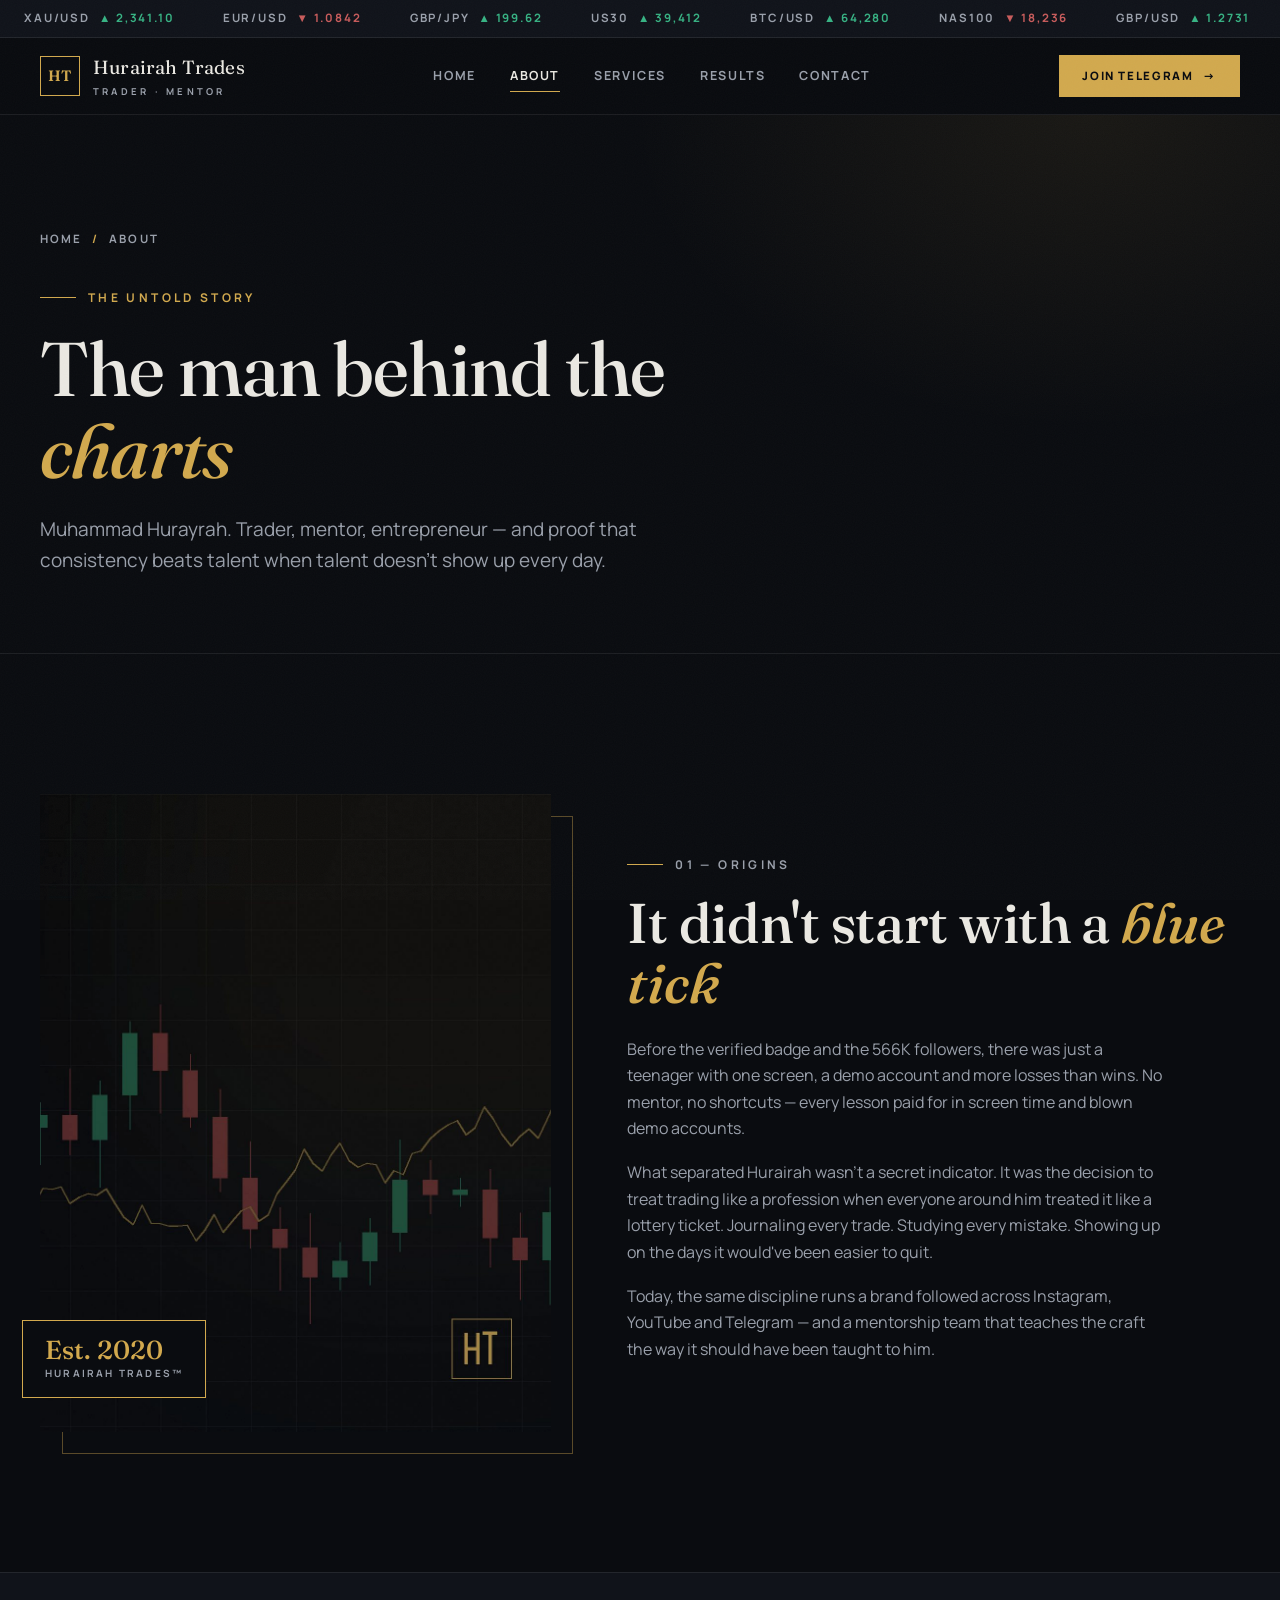
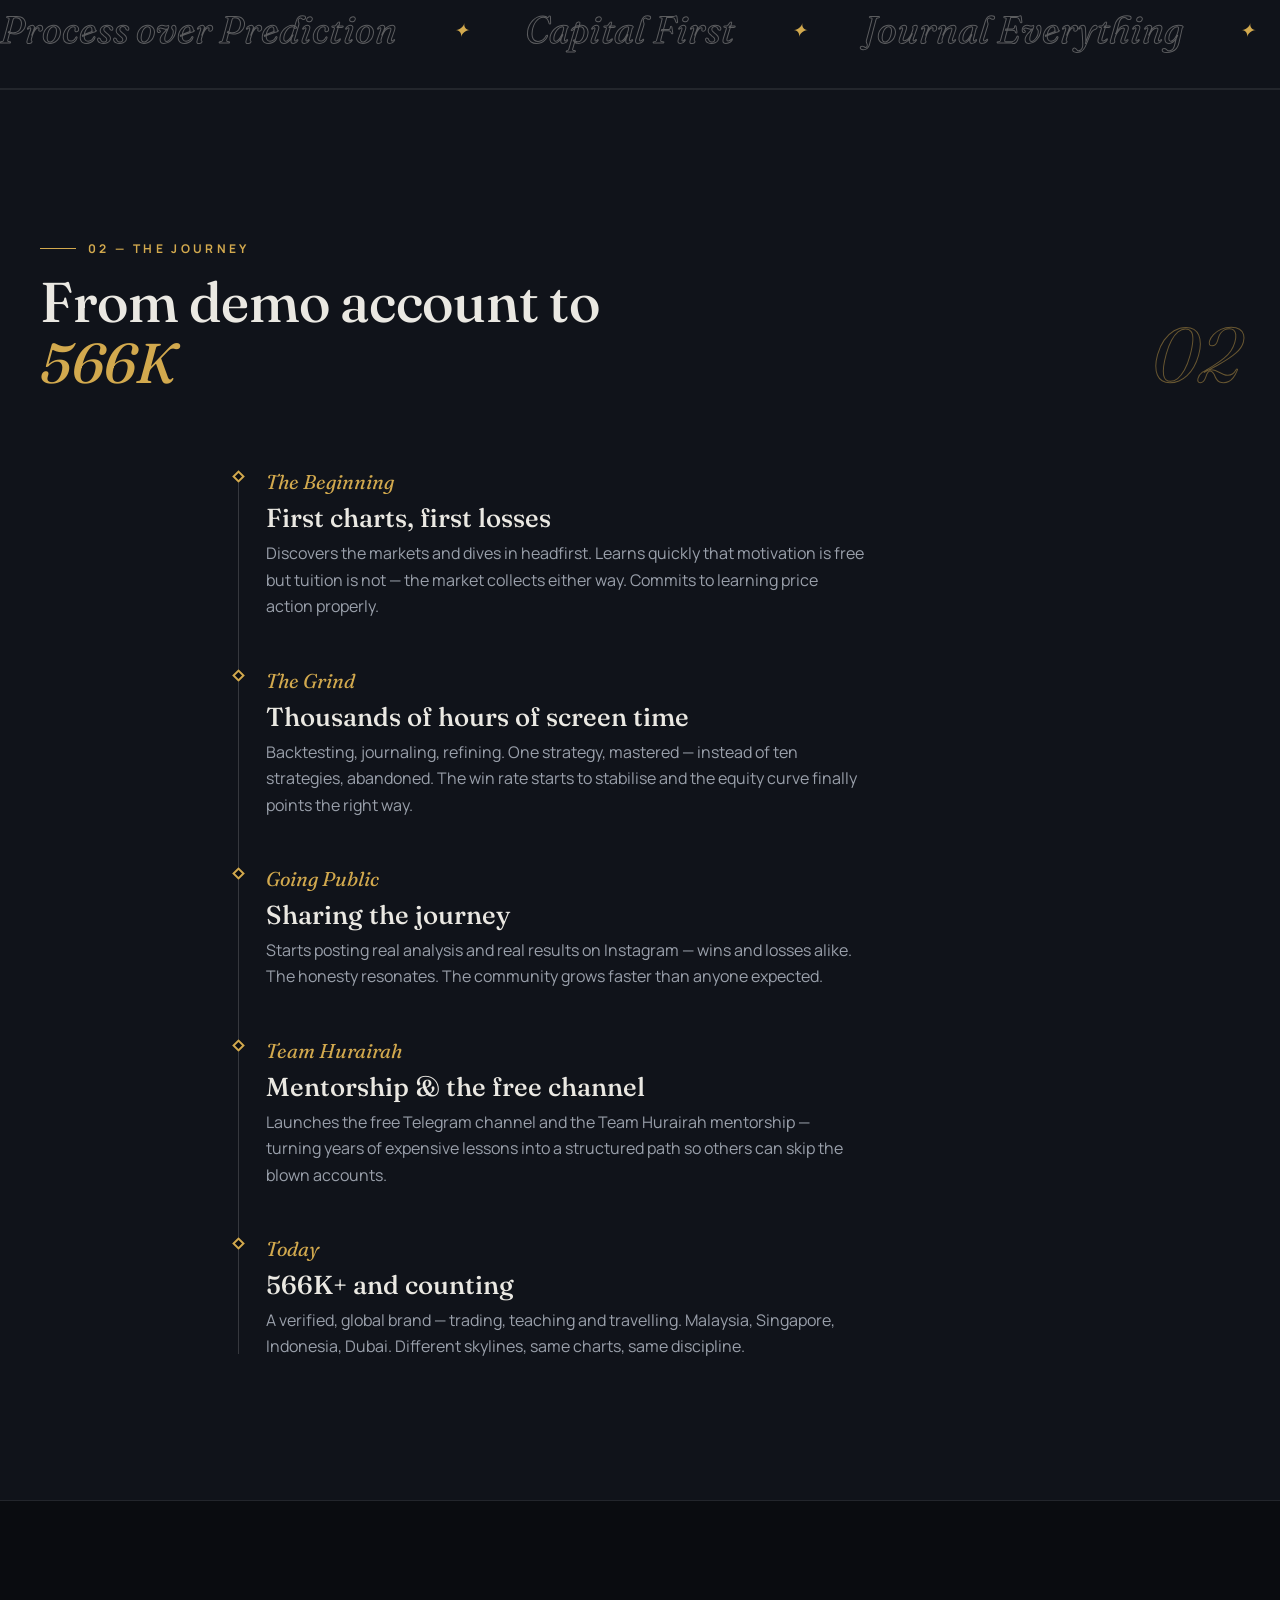
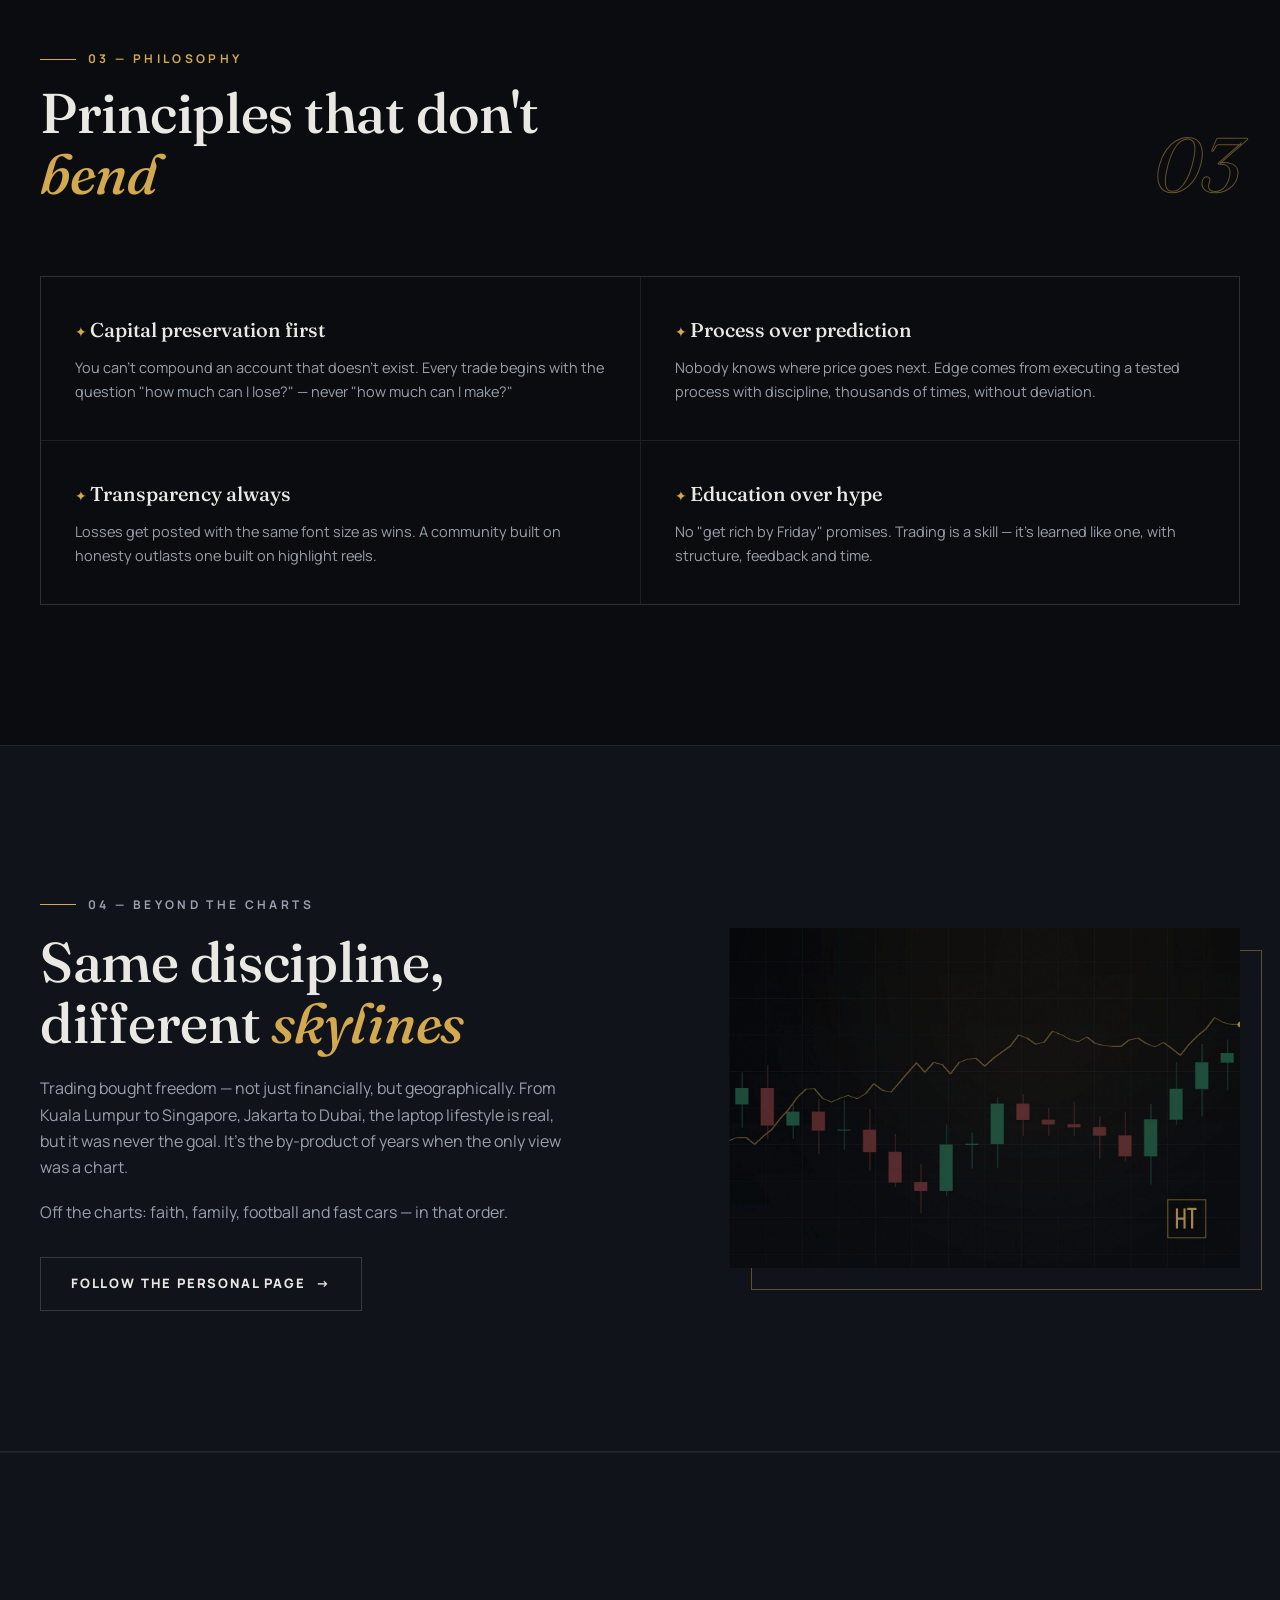
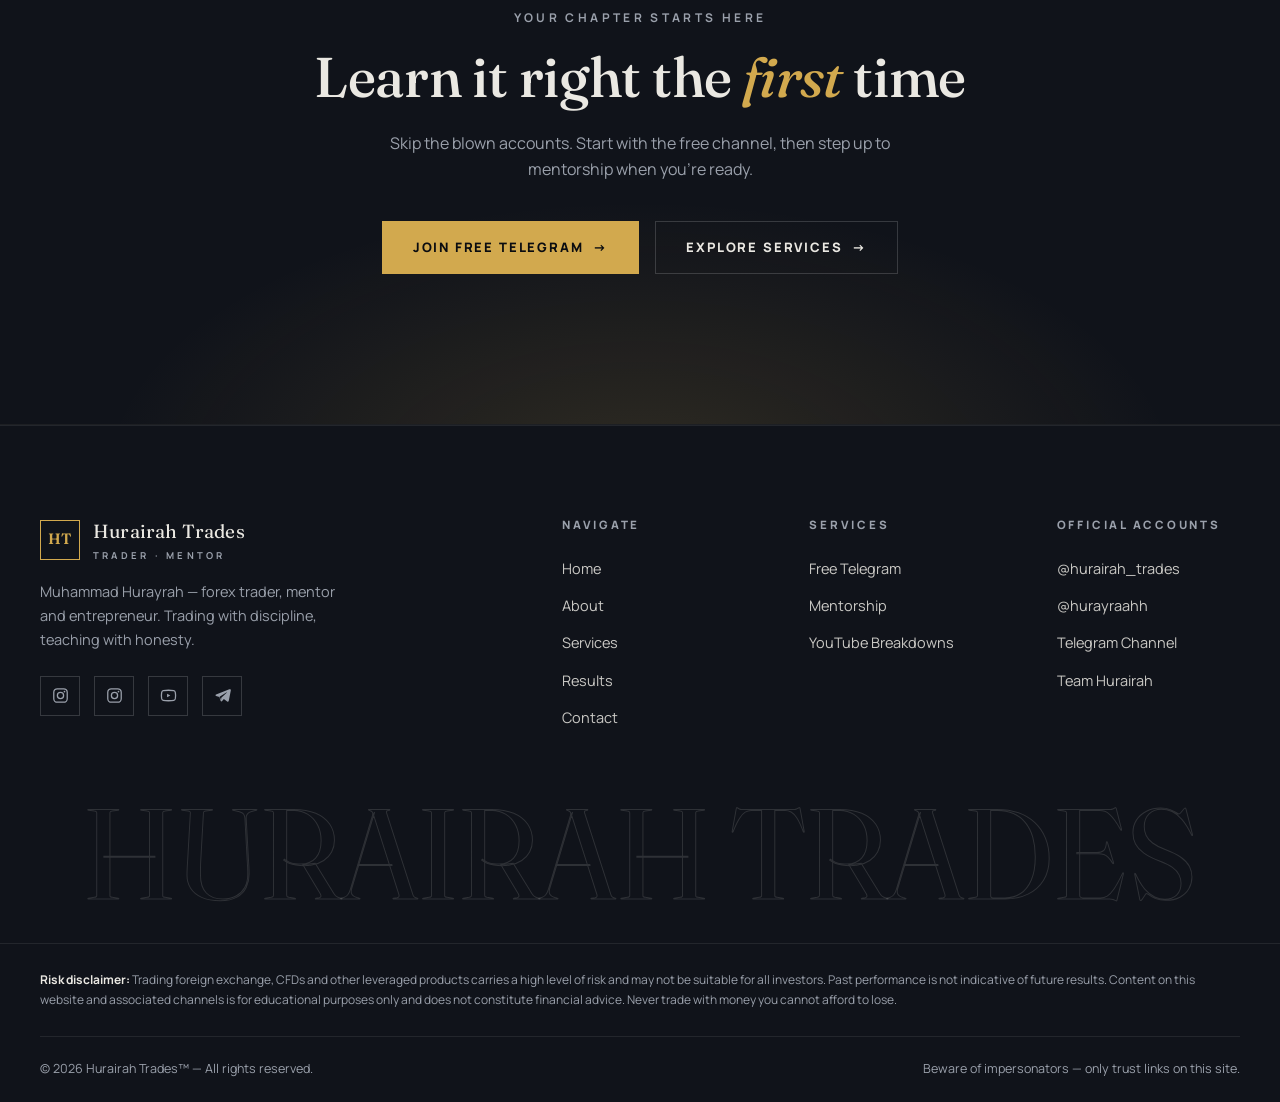
==== about.html @ ee398854 "Build Hurairah Trades website — 5-page professional site - Home, About, Services, Results, Contact p" ====
<!DOCTYPE html>
<html lang="en">
<head>
  <meta charset="UTF-8">
  <meta name="viewport" content="width=device-width, initial-scale=1.0">
  <title>About — Muhammad Hurayrah | Hurairah Trades</title>
  <meta name="description" content="The story of Muhammad Hurayrah — from one screen and an obsession with price action to a trading community of 566K+. Philosophy, journey and principles.">
  <link rel="icon" type="image/svg+xml" href="assets/img/favicon.svg">
  <link rel="preconnect" href="https://fonts.googleapis.com">
  <link rel="preconnect" href="https://fonts.gstatic.com" crossorigin>
  <link href="https://fonts.googleapis.com/css2?family=Fraunces:ital,opsz,wght@0,9..144,400;0,9..144,500;0,9..144,600;1,9..144,400;1,9..144,500&family=Manrope:wght@400;600;700;800&display=swap" rel="stylesheet">
  <link rel="stylesheet" href="assets/css/style.css">
</head>
<body>

  <div class="ticker" aria-hidden="true">
    <div class="ticker-track">
      <span class="ticker-item">XAU/USD <b class="up">▲ 2,341.10</b></span>
      <span class="ticker-item">EUR/USD <b class="down">▼ 1.0842</b></span>
      <span class="ticker-item">GBP/JPY <b class="up">▲ 199.62</b></span>
      <span class="ticker-item">US30 <b class="up">▲ 39,412</b></span>
      <span class="ticker-item">BTC/USD <b class="up">▲ 64,280</b></span>
      <span class="ticker-item">NAS100 <b class="down">▼ 18,236</b></span>
      <span class="ticker-item">GBP/USD <b class="up">▲ 1.2731</b></span>
      <span class="ticker-item">USD/JPY <b class="down">▼ 156.84</b></span>
    </div>
  </div>

  <header class="site-header">
    <div class="container header-inner">
      <a href="index.html" class="brand" aria-label="Hurairah Trades — home">
        <span class="brand-mark">HT</span>
        <span class="brand-name">Hurairah Trades<small>Trader · Mentor</small></span>
      </a>
      <nav class="main-nav" aria-label="Main navigation">
        <a href="index.html">Home</a>
        <a href="about.html">About</a>
        <a href="services.html">Services</a>
        <a href="results.html">Results</a>
        <a href="contact.html">Contact</a>
      </nav>
      <div class="header-cta">
        <a class="btn btn-solid" href="https://t.me/HurairahFreeTelegramChannel" target="_blank" rel="noopener">Join Telegram <span class="arr">→</span></a>
      </div>
      <button class="nav-toggle" aria-label="Toggle menu" aria-expanded="false">
        <span></span><span></span><span></span>
      </button>
    </div>
  </header>

  <main>
    <section class="page-hero">
      <div class="container">
        <nav class="crumbs" aria-label="Breadcrumb"><a href="index.html">Home</a><span class="sep">/</span><span>About</span></nav>
        <p class="kicker">The Untold Story</p>
        <h1>The man behind the <span class="accent">charts</span></h1>
        <p class="lead">Muhammad Hurayrah. Trader, mentor, entrepreneur — and proof that consistency beats talent when talent doesn't show up every day.</p>
      </div>
    </section>

    <section class="section">
      <div class="container split">
        <div class="photo-frame reveal">
          <img src="assets/img/photos/story.jpg" alt="Muhammad Hurayrah">
          <div class="frame-badge"><b>Est. 2020</b><span>Hurairah Trades™</span></div>
        </div>
        <div class="split-copy">
          <p class="kicker reveal">01 — Origins</p>
          <h2 class="reveal">It didn't start with a <span class="accent">blue tick</span></h2>
          <p class="reveal" data-delay="1">Before the verified badge and the 566K followers, there was just a teenager with one screen, a demo account and more losses than wins. No mentor, no shortcuts — every lesson paid for in screen time and blown demo accounts.</p>
          <p class="reveal" data-delay="1">What separated Hurairah wasn't a secret indicator. It was the decision to treat trading like a profession when everyone around him treated it like a lottery ticket. Journaling every trade. Studying every mistake. Showing up on the days it would've been easier to quit.</p>
          <p class="reveal" data-delay="2">Today, the same discipline runs a brand followed across Instagram, YouTube and Telegram — and a mentorship team that teaches the craft the way it should have been taught to him.</p>
        </div>
      </div>
    </section>

    <div class="word-band" aria-hidden="true">
      <div class="word-track">
        <span>Process over Prediction</span><span>Capital First</span><span>Journal Everything</span><span>No Shortcuts</span>
      </div>
    </div>

    <section class="section tinted">
      <div class="container">
        <div class="section-head">
          <div>
            <p class="kicker reveal">02 — The Journey</p>
            <h2 class="reveal">From demo account to <span class="accent">566K</span></h2>
          </div>
          <span class="idx reveal" aria-hidden="true">02</span>
        </div>
        <div class="timeline">
          <div class="tl-item reveal">
            <span class="tl-year">The Beginning</span>
            <h3>First charts, first losses</h3>
            <p>Discovers the markets and dives in headfirst. Learns quickly that motivation is free but tuition is not — the market collects either way. Commits to learning price action properly.</p>
          </div>
          <div class="tl-item reveal">
            <span class="tl-year">The Grind</span>
            <h3>Thousands of hours of screen time</h3>
            <p>Backtesting, journaling, refining. One strategy, mastered — instead of ten strategies, abandoned. The win rate starts to stabilise and the equity curve finally points the right way.</p>
          </div>
          <div class="tl-item reveal">
            <span class="tl-year">Going Public</span>
            <h3>Sharing the journey</h3>
            <p>Starts posting real analysis and real results on Instagram — wins and losses alike. The honesty resonates. The community grows faster than anyone expected.</p>
          </div>
          <div class="tl-item reveal">
            <span class="tl-year">Team Hurairah</span>
            <h3>Mentorship &amp; the free channel</h3>
            <p>Launches the free Telegram channel and the Team Hurairah mentorship — turning years of expensive lessons into a structured path so others can skip the blown accounts.</p>
          </div>
          <div class="tl-item reveal">
            <span class="tl-year">Today</span>
            <h3>566K+ and counting</h3>
            <p>A verified, global brand — trading, teaching and travelling. Malaysia, Singapore, Indonesia, Dubai. Different skylines, same charts, same discipline.</p>
          </div>
        </div>
      </div>
    </section>

    <section class="section">
      <div class="container">
        <div class="section-head">
          <div>
            <p class="kicker reveal">03 — Philosophy</p>
            <h2 class="reveal">Principles that don't <span class="accent">bend</span></h2>
          </div>
          <span class="idx reveal" aria-hidden="true">03</span>
        </div>
        <div class="principles">
          <div class="principle reveal"><b>Capital preservation first</b><p>You can't compound an account that doesn't exist. Every trade begins with the question "how much can I lose?" — never "how much can I make?"</p></div>
          <div class="principle reveal" data-delay="1"><b>Process over prediction</b><p>Nobody knows where price goes next. Edge comes from executing a tested process with discipline, thousands of times, without deviation.</p></div>
          <div class="principle reveal" data-delay="1"><b>Transparency always</b><p>Losses get posted with the same font size as wins. A community built on honesty outlasts one built on highlight reels.</p></div>
          <div class="principle reveal" data-delay="2"><b>Education over hype</b><p>No "get rich by Friday" promises. Trading is a skill — it's learned like one, with structure, feedback and time.</p></div>
        </div>
      </div>
    </section>

    <section class="section tinted">
      <div class="container split reverse">
        <div class="split-copy">
          <p class="kicker reveal">04 — Beyond the Charts</p>
          <h2 class="reveal">Same discipline, different <span class="accent">skylines</span></h2>
          <p class="reveal" data-delay="1">Trading bought freedom — not just financially, but geographically. From Kuala Lumpur to Singapore, Jakarta to Dubai, the laptop lifestyle is real, but it was never the goal. It's the by-product of years when the only view was a chart.</p>
          <p class="reveal" data-delay="1">Off the charts: faith, family, football and fast cars — in that order.</p>
          <a class="btn btn-ghost reveal" data-delay="2" href="https://www.instagram.com/hurayraahh" target="_blank" rel="noopener">Follow the personal page <span class="arr">→</span></a>
        </div>
        <div class="photo-frame landscape reveal">
          <img src="assets/img/photos/desk.jpg" alt="Life beyond the charts">
        </div>
      </div>
    </section>

    <section class="cta-band">
      <div class="container">
        <p class="kicker reveal">Your chapter starts here</p>
        <h2 class="reveal">Learn it right the <span class="accent">first</span> time</h2>
        <p class="reveal" data-delay="1">Skip the blown accounts. Start with the free channel, then step up to mentorship when you're ready.</p>
        <div class="hero-actions reveal" data-delay="2">
          <a class="btn btn-solid" href="https://t.me/HurairahFreeTelegramChannel" target="_blank" rel="noopener">Join Free Telegram <span class="arr">→</span></a>
          <a class="btn btn-ghost" href="services.html">Explore Services <span class="arr">→</span></a>
        </div>
      </div>
    </section>
  </main>

  <footer class="site-footer">
    <div class="container footer-top">
      <div class="footer-brand">
        <a href="index.html" class="brand">
          <span class="brand-mark">HT</span>
          <span class="brand-name">Hurairah Trades<small>Trader · Mentor</small></span>
        </a>
        <p>Muhammad Hurayrah — forex trader, mentor and entrepreneur. Trading with discipline, teaching with honesty.</p>
        <div class="footer-social">
          <a href="https://www.instagram.com/hurairah_trades" target="_blank" rel="noopener" aria-label="Instagram — hurairah_trades"><svg viewBox="0 0 24 24" fill="none" stroke="currentColor" stroke-width="1.8"><rect x="2.5" y="2.5" width="19" height="19" rx="5"/><circle cx="12" cy="12" r="4.4"/><circle cx="17.6" cy="6.4" r="1.2" fill="currentColor" stroke="none"/></svg></a>
          <a href="https://www.instagram.com/hurayraahh" target="_blank" rel="noopener" aria-label="Instagram — hurayraahh"><svg viewBox="0 0 24 24" fill="none" stroke="currentColor" stroke-width="1.8"><rect x="2.5" y="2.5" width="19" height="19" rx="5"/><circle cx="12" cy="12" r="4.4"/><circle cx="17.6" cy="6.4" r="1.2" fill="currentColor" stroke="none"/></svg></a>
          <a href="https://www.youtube.com/@hurairah_trades" target="_blank" rel="noopener" aria-label="YouTube"><svg viewBox="0 0 24 24" fill="none" stroke="currentColor" stroke-width="1.8"><path d="M21.5 7.2a3 3 0 0 0-2.1-2.1C17.5 4.6 12 4.6 12 4.6s-5.5 0-7.4.5A3 3 0 0 0 2.5 7.2 31 31 0 0 0 2 12a31 31 0 0 0 .5 4.8 3 3 0 0 0 2.1 2.1c1.9.5 7.4.5 7.4.5s5.5 0 7.4-.5a3 3 0 0 0 2.1-2.1A31 31 0 0 0 22 12a31 31 0 0 0-.5-4.8Z"/><path d="M10 9.4v5.2l4.6-2.6L10 9.4Z" fill="currentColor" stroke="none"/></svg></a>
          <a href="https://t.me/HurairahFreeTelegramChannel" target="_blank" rel="noopener" aria-label="Telegram"><svg viewBox="0 0 24 24" fill="none"><path d="M21.7 3.3 2.9 10.6c-1 .4-1 1.8.1 2.1l4.6 1.4 1.7 5.4c.3 1 1.6 1.2 2.2.4l2.4-2.9 4.7 3.5c.8.6 2 .1 2.2-.9l3-14.9c.2-1.1-.9-2-2.1-1.4ZM7.9 13.7l9.5-6.1c.4-.3.9.3.5.6l-7.6 7-.3 3-2.1-4.5Z" fill="currentColor"/></svg></a>
        </div>
      </div>
      <div class="footer-col">
        <h4>Navigate</h4>
        <ul>
          <li><a href="index.html">Home</a></li>
          <li><a href="about.html">About</a></li>
          <li><a href="services.html">Services</a></li>
          <li><a href="results.html">Results</a></li>
          <li><a href="contact.html">Contact</a></li>
        </ul>
      </div>
      <div class="footer-col">
        <h4>Services</h4>
        <ul>
          <li><a href="https://t.me/HurairahFreeTelegramChannel" target="_blank" rel="noopener">Free Telegram</a></li>
          <li><a href="https://t.me/Team_Hurairah" target="_blank" rel="noopener">Mentorship</a></li>
          <li><a href="https://www.youtube.com/@hurairah_trades" target="_blank" rel="noopener">YouTube Breakdowns</a></li>
        </ul>
      </div>
      <div class="footer-col">
        <h4>Official Accounts</h4>
        <ul>
          <li><a href="https://www.instagram.com/hurairah_trades" target="_blank" rel="noopener">@hurairah_trades</a></li>
          <li><a href="https://www.instagram.com/hurayraahh" target="_blank" rel="noopener">@hurayraahh</a></li>
          <li><a href="https://t.me/HurairahFreeTelegramChannel" target="_blank" rel="noopener">Telegram Channel</a></li>
          <li><a href="https://t.me/Team_Hurairah" target="_blank" rel="noopener">Team Hurairah</a></li>
        </ul>
      </div>
    </div>
    <div class="footer-word" aria-hidden="true">HURAIRAH&nbsp;TRADES</div>
    <div class="disclaimer">
      <div class="container">
        <strong>Risk disclaimer:</strong> Trading foreign exchange, CFDs and other leveraged products carries a high level of risk and may not be suitable for all investors. Past performance is not indicative of future results. Content on this website and associated channels is for educational purposes only and does not constitute financial advice. Never trade with money you cannot afford to lose.
      </div>
    </div>
    <div class="footer-bottom container">
      <span>© <span data-year>2026</span> Hurairah Trades™ — All rights reserved.</span>
      <span>Beware of impersonators — only trust links on this site.</span>
    </div>
  </footer>

  <script src="assets/js/main.js"></script>
</body>
</html>
---- assets/css/style.css ----
/* ============================================================
   HURAIRAH TRADES — style.css
   Editorial dark theme · Fraunces + Manrope · champagne gold
   ============================================================ */

:root {
  --ink: #0a0c10;
  --ink-2: #10131a;
  --ink-3: #161a23;
  --line: rgba(255, 255, 255, 0.08);
  --line-strong: rgba(255, 255, 255, 0.16);
  --text: #eae8e2;
  --muted: #9aa0ab;
  --gold: #d2a94e;
  --gold-bright: #e6c06f;
  --gold-soft: rgba(210, 169, 78, 0.12);
  --green: #37b384;
  --red: #c95c5c;
  --font-display: "Fraunces", Georgia, serif;
  --font-body: "Manrope", -apple-system, BlinkMacSystemFont, "Segoe UI", sans-serif;
  --ease: cubic-bezier(0.22, 1, 0.36, 1);
  --container: 1200px;
}

/* ---------- Reset ---------- */
*, *::before, *::after { box-sizing: border-box; margin: 0; padding: 0; }
html { scroll-behavior: smooth; }
body {
  font-family: var(--font-body);
  background: var(--ink);
  color: var(--text);
  line-height: 1.65;
  font-size: 16px;
  -webkit-font-smoothing: antialiased;
  overflow-x: hidden;
}
img { display: block; max-width: 100%; }
a { color: inherit; text-decoration: none; }
ul { list-style: none; }
button { font: inherit; color: inherit; background: none; border: none; cursor: pointer; }

::selection { background: var(--gold); color: var(--ink); }

/* film grain overlay */
body::after {
  content: "";
  position: fixed;
  inset: 0;
  pointer-events: none;
  z-index: 9999;
  opacity: 0.05;
  background-image: url("data:image/svg+xml,%3Csvg xmlns='http://www.w3.org/2000/svg' width='140' height='140'%3E%3Cfilter id='n'%3E%3CfeTurbulence type='fractalNoise' baseFrequency='0.9' numOctaves='2'/%3E%3C/filter%3E%3Crect width='140' height='140' filter='url(%23n)' opacity='0.55'/%3E%3C/svg%3E");
}

.container {
  width: min(var(--container), calc(100% - 48px));
  margin-inline: auto;
}

/* ---------- Type helpers ---------- */
.kicker {
  display: inline-flex;
  align-items: center;
  gap: 12px;
  font-size: 12px;
  font-weight: 700;
  letter-spacing: 0.28em;
  text-transform: uppercase;
  color: var(--gold);
}
.kicker::before {
  content: "";
  width: 36px;
  height: 1px;
  background: var(--gold);
}
h1, h2, h3 { font-family: var(--font-display); font-weight: 500; line-height: 1.08; }
h1 { font-size: clamp(44px, 7.2vw, 96px); letter-spacing: -0.01em; }
h2 { font-size: clamp(32px, 4.6vw, 56px); letter-spacing: -0.005em; }
h3 { font-size: clamp(20px, 2.4vw, 26px); }
.accent { color: var(--gold); font-style: italic; }
.lead { font-size: clamp(16px, 1.6vw, 19px); color: var(--muted); max-width: 56ch; }

/* section scaffolding */
.section { padding: clamp(80px, 11vw, 140px) 0; position: relative; }
.section.tinted { background: var(--ink-2); border-block: 1px solid var(--line); }
.section-head {
  display: flex;
  align-items: flex-end;
  justify-content: space-between;
  gap: 32px;
  margin-bottom: clamp(40px, 6vw, 72px);
}
.section-head .idx {
  font-family: var(--font-display);
  font-style: italic;
  font-size: clamp(48px, 6vw, 80px);
  color: transparent;
  -webkit-text-stroke: 1px rgba(210, 169, 78, 0.45);
  line-height: 1;
  flex-shrink: 0;
}
.section-head h2 { margin-top: 14px; max-width: 16ch; }

/* ---------- Buttons ---------- */
.btn {
  display: inline-flex;
  align-items: center;
  gap: 10px;
  padding: 15px 30px;
  font-size: 13px;
  font-weight: 800;
  letter-spacing: 0.14em;
  text-transform: uppercase;
  border: 1px solid var(--gold);
  transition: all 0.35s var(--ease);
  position: relative;
  white-space: nowrap;
}
.btn .arr { transition: transform 0.35s var(--ease); }
.btn:hover .arr { transform: translateX(5px); }
.btn-solid { background: var(--gold); color: var(--ink); }
.btn-solid:hover { background: var(--gold-bright); border-color: var(--gold-bright); box-shadow: 0 8px 32px rgba(210, 169, 78, 0.25); }
.btn-ghost { color: var(--text); border-color: var(--line-strong); }
.btn-ghost:hover { border-color: var(--gold); color: var(--gold); }

/* ---------- Ticker bar ---------- */
.ticker {
  border-bottom: 1px solid var(--line);
  background: var(--ink-2);
  overflow: hidden;
  height: 38px;
  display: flex;
  align-items: center;
  position: relative;
  z-index: 60;
}
.ticker-track {
  display: flex;
  gap: 48px;
  white-space: nowrap;
  animation: ticker 36s linear infinite;
  padding-left: 24px;
}
.ticker:hover .ticker-track { animation-play-state: paused; }
.ticker-item {
  font-size: 11.5px;
  font-weight: 700;
  letter-spacing: 0.16em;
  text-transform: uppercase;
  color: var(--muted);
  display: inline-flex;
  gap: 9px;
  align-items: center;
}
.ticker-item .up { color: var(--green); }
.ticker-item .down { color: var(--red); }
@keyframes ticker {
  from { transform: translateX(0); }
  to { transform: translateX(-50%); }
}

/* ---------- Header ---------- */
.site-header {
  position: sticky;
  top: 0;
  z-index: 100;
  background: rgba(10, 12, 16, 0.72);
  backdrop-filter: blur(14px);
  -webkit-backdrop-filter: blur(14px);
  border-bottom: 1px solid var(--line);
  transition: box-shadow 0.3s;
}
.site-header.scrolled { box-shadow: 0 12px 40px rgba(0, 0, 0, 0.45); }
.header-inner {
  display: flex;
  align-items: center;
  justify-content: space-between;
  height: 76px;
  gap: 24px;
}
.brand { display: flex; align-items: center; gap: 13px; }
.brand-mark {
  width: 40px;
  height: 40px;
  border: 1.5px solid var(--gold);
  display: grid;
  place-items: center;
  font-family: var(--font-display);
  font-weight: 600;
  font-size: 15px;
  color: var(--gold);
  letter-spacing: 0.02em;
  flex-shrink: 0;
}
.brand-name {
  font-family: var(--font-display);
  font-size: 19px;
  letter-spacing: 0.01em;
}
.brand-name small {
  display: block;
  font-family: var(--font-body);
  font-size: 9.5px;
  font-weight: 700;
  letter-spacing: 0.34em;
  text-transform: uppercase;
  color: var(--muted);
  margin-top: 1px;
}
.main-nav { display: flex; align-items: center; gap: 34px; }
.main-nav a {
  font-size: 12.5px;
  font-weight: 700;
  letter-spacing: 0.13em;
  text-transform: uppercase;
  color: var(--muted);
  padding: 6px 0;
  position: relative;
  transition: color 0.25s;
}
.main-nav a::after {
  content: "";
  position: absolute;
  left: 0;
  bottom: 0;
  width: 100%;
  height: 1px;
  background: var(--gold);
  transform: scaleX(0);
  transform-origin: right;
  transition: transform 0.35s var(--ease);
}
.main-nav a:hover, .main-nav a.active { color: var(--text); }
.main-nav a:hover::after, .main-nav a.active::after { transform: scaleX(1); transform-origin: left; }
.header-cta { flex-shrink: 0; }
.header-cta .btn { padding: 11px 22px; font-size: 11.5px; }

/* burger */
.nav-toggle { display: none; width: 44px; height: 44px; position: relative; z-index: 130; }
.nav-toggle span {
  display: block;
  width: 24px;
  height: 2px;
  background: var(--text);
  margin: 5px auto;
  transition: 0.35s var(--ease);
}
.nav-toggle.open span:nth-child(1) { transform: translateY(7px) rotate(45deg); }
.nav-toggle.open span:nth-child(2) { opacity: 0; }
.nav-toggle.open span:nth-child(3) { transform: translateY(-7px) rotate(-45deg); }

/* ---------- Hero (home) ---------- */
.hero {
  position: relative;
  min-height: calc(100svh - 114px);
  display: flex;
  align-items: center;
  isolation: isolate;
  overflow: hidden;
}
.hero-bg {
  position: absolute;
  inset: 0;
  z-index: -2;
  background-image: url("../img/photos/hero.jpg");
  background-size: cover;
  background-position: center;
  animation: heroIn 2.2s var(--ease) both;
}
@keyframes heroIn {
  from { transform: scale(1.07); filter: brightness(0.6); }
  to { transform: scale(1); filter: brightness(1); }
}
.hero::before {
  content: "";
  position: absolute;
  inset: 0;
  z-index: -1;
  background:
    linear-gradient(90deg, rgba(10, 12, 16, 0.92) 0%, rgba(10, 12, 16, 0.62) 48%, rgba(10, 12, 16, 0.25) 100%),
    linear-gradient(0deg, var(--ink) 0%, transparent 32%);
}
.hero-inner { padding: clamp(64px, 9vw, 110px) 0; }
.hero .kicker { margin-bottom: 24px; }
.hero h1 { max-width: 13ch; margin-bottom: 26px; }
.hero .lead { margin-bottom: 40px; }
.hero-actions { display: flex; gap: 16px; flex-wrap: wrap; }
.hero-quote {
  margin-top: clamp(40px, 6vw, 64px);
  padding-left: 20px;
  border-left: 1px solid var(--gold);
  max-width: 46ch;
  font-family: var(--font-display);
  font-style: italic;
  font-size: 17px;
  color: var(--muted);
}

/* social rail */
.social-rail {
  position: absolute;
  right: 34px;
  bottom: 40px;
  display: flex;
  flex-direction: column;
  gap: 18px;
  align-items: center;
  z-index: 5;
}
.social-rail::before {
  content: "";
  width: 1px;
  height: 56px;
  background: var(--line-strong);
}
.social-rail a { color: var(--muted); transition: color 0.25s, transform 0.25s; }
.social-rail a:hover { color: var(--gold); transform: translateY(-3px); }
.social-rail svg { width: 18px; height: 18px; }

/* hero stats strip */
.stats-strip { border-block: 1px solid var(--line); background: var(--ink-2); }
.stats-grid { display: grid; grid-template-columns: repeat(4, 1fr); }
.stat {
  padding: 34px 28px;
  border-right: 1px solid var(--line);
  display: flex;
  flex-direction: column;
  gap: 4px;
}
.stat:last-child { border-right: 0; }
.stat b {
  font-family: var(--font-display);
  font-weight: 500;
  font-size: clamp(28px, 3.4vw, 42px);
  color: var(--text);
  line-height: 1.1;
}
.stat b .plus { color: var(--gold); }
.stat span {
  font-size: 11px;
  font-weight: 700;
  letter-spacing: 0.22em;
  text-transform: uppercase;
  color: var(--muted);
}

/* ---------- About preview / split layouts ---------- */
.split {
  display: grid;
  grid-template-columns: minmax(0, 5fr) minmax(0, 6fr);
  gap: clamp(40px, 6vw, 88px);
  align-items: center;
}
.split.reverse { grid-template-columns: minmax(0, 6fr) minmax(0, 5fr); }

.photo-frame { position: relative; }
.photo-frame::before {
  content: "";
  position: absolute;
  inset: 22px -22px -22px 22px;
  border: 1px solid rgba(210, 169, 78, 0.4);
  z-index: 0;
  transition: inset 0.5s var(--ease);
}
.photo-frame:hover::before { inset: 14px -14px -14px 14px; }
.photo-frame img {
  position: relative;
  z-index: 1;
  width: 100%;
  aspect-ratio: 4 / 5;
  object-fit: cover;
  filter: saturate(0.92) contrast(1.04);
}
.photo-frame.landscape img { aspect-ratio: 3 / 2; }
.frame-badge {
  position: absolute;
  z-index: 2;
  left: -18px;
  bottom: 34px;
  background: var(--ink);
  border: 1px solid var(--gold);
  padding: 16px 22px;
  display: flex;
  flex-direction: column;
  gap: 2px;
}
.frame-badge b { font-family: var(--font-display); font-size: 26px; font-weight: 500; color: var(--gold); line-height: 1; }
.frame-badge span { font-size: 10px; font-weight: 700; letter-spacing: 0.22em; text-transform: uppercase; color: var(--muted); }

.split-copy .kicker { margin-bottom: 18px; }
.split-copy h2 { margin-bottom: 22px; }
.split-copy p { color: var(--muted); margin-bottom: 18px; max-width: 54ch; }
.split-copy .btn { margin-top: 14px; }

.checklist { margin: 26px 0 10px; display: grid; gap: 13px; }
.checklist li { display: flex; gap: 14px; align-items: flex-start; color: var(--text); font-weight: 600; font-size: 15px; }
.checklist li::before {
  content: "";
  flex-shrink: 0;
  width: 7px;
  height: 7px;
  background: var(--gold);
  transform: rotate(45deg);
  margin-top: 8px;
}

/* ---------- Services cards ---------- */
.cards { display: grid; grid-template-columns: repeat(3, 1fr); gap: 1px; background: var(--line); border: 1px solid var(--line); }
.card {
  background: var(--ink);
  padding: clamp(30px, 3.4vw, 46px);
  position: relative;
  display: flex;
  flex-direction: column;
  gap: 18px;
  transition: background 0.4s;
  overflow: hidden;
}
.card::before {
  content: "";
  position: absolute;
  top: 0;
  left: 0;
  width: 100%;
  height: 2px;
  background: var(--gold);
  transform: scaleX(0);
  transform-origin: left;
  transition: transform 0.5s var(--ease);
}
.card:hover { background: var(--ink-3); }
.card:hover::before { transform: scaleX(1); }
.card .num {
  font-family: var(--font-display);
  font-style: italic;
  font-size: 42px;
  color: transparent;
  -webkit-text-stroke: 1px rgba(210, 169, 78, 0.5);
  line-height: 1;
}
.card h3 { margin-top: 4px; }
.card p { color: var(--muted); font-size: 15px; flex-grow: 1; }
.card .card-link {
  font-size: 12px;
  font-weight: 800;
  letter-spacing: 0.16em;
  text-transform: uppercase;
  color: var(--gold);
  display: inline-flex;
  gap: 8px;
  align-items: center;
}
.card .card-link .arr { transition: transform 0.3s var(--ease); }
.card:hover .card-link .arr { transform: translateX(5px); }
.card ul { display: grid; gap: 9px; }
.card ul li { color: var(--muted); font-size: 14.5px; display: flex; gap: 10px; }
.card ul li::before { content: "—"; color: var(--gold); }
.card .price { font-family: var(--font-display); font-size: 30px; color: var(--text); }
.card .price small { font-family: var(--font-body); font-size: 12px; color: var(--muted); letter-spacing: 0.1em; }
.card.featured { outline: 1px solid var(--gold); outline-offset: -1px; }
.card .flag {
  position: absolute;
  top: 18px;
  right: -34px;
  background: var(--gold);
  color: var(--ink);
  font-size: 10px;
  font-weight: 800;
  letter-spacing: 0.18em;
  text-transform: uppercase;
  padding: 5px 40px;
  transform: rotate(45deg);
}

/* ---------- Word marquee band ---------- */
.word-band {
  border-block: 1px solid var(--line);
  padding: 26px 0;
  overflow: hidden;
  background: var(--ink-2);
}
.word-track {
  display: flex;
  gap: 56px;
  white-space: nowrap;
  animation: ticker 30s linear infinite;
}
.word-track span {
  font-family: var(--font-display);
  font-style: italic;
  font-size: clamp(24px, 3vw, 38px);
  color: transparent;
  -webkit-text-stroke: 1px rgba(234, 232, 226, 0.35);
  display: inline-flex;
  align-items: center;
  gap: 56px;
}
.word-track span::after { content: "✦"; -webkit-text-stroke: 0; color: var(--gold); font-size: 0.5em; }

/* ---------- Results gallery ---------- */
.gallery { display: grid; grid-template-columns: repeat(3, 1fr); gap: 22px; }
.shot {
  position: relative;
  overflow: hidden;
  border: 1px solid var(--line);
  aspect-ratio: 4 / 5;
}
.shot img {
  width: 100%;
  height: 100%;
  object-fit: cover;
  transition: transform 0.7s var(--ease), filter 0.7s;
  filter: saturate(0.92);
}
.shot:hover img { transform: scale(1.05); filter: saturate(1.05); }
.shot figcaption {
  position: absolute;
  left: 0;
  right: 0;
  bottom: 0;
  padding: 44px 20px 16px;
  background: linear-gradient(0deg, rgba(10, 12, 16, 0.92), transparent);
  font-size: 12px;
  font-weight: 700;
  letter-spacing: 0.16em;
  text-transform: uppercase;
  color: var(--text);
  display: flex;
  justify-content: space-between;
  align-items: baseline;
}
.shot figcaption em { font-family: var(--font-display); color: var(--gold); font-size: 14px; }

/* ---------- Testimonials ---------- */
.quotes { display: grid; grid-template-columns: repeat(3, 1fr); gap: 22px; }
.quote-card {
  border: 1px solid var(--line);
  background: var(--ink);
  padding: 34px 30px;
  display: flex;
  flex-direction: column;
  gap: 18px;
  transition: border-color 0.35s, transform 0.35s var(--ease);
}
.quote-card:hover { border-color: rgba(210, 169, 78, 0.5); transform: translateY(-4px); }
.quote-card .qmark { font-family: var(--font-display); font-size: 54px; line-height: 0.6; color: var(--gold); }
.quote-card p { color: var(--text); font-size: 15.5px; flex-grow: 1; }
.quote-card footer { display: flex; flex-direction: column; gap: 2px; }
.quote-card footer b { font-size: 14px; }
.quote-card footer span { font-size: 12px; color: var(--muted); letter-spacing: 0.08em; text-transform: uppercase; }
.quote-card .stars { color: var(--gold); font-size: 13px; letter-spacing: 3px; }

/* ---------- FAQ ---------- */
.faq { max-width: 780px; margin-inline: auto; border-top: 1px solid var(--line); }
.faq-item { border-bottom: 1px solid var(--line); }
.faq-q {
  width: 100%;
  display: flex;
  justify-content: space-between;
  align-items: center;
  gap: 24px;
  padding: 24px 4px;
  text-align: left;
  font-size: 17px;
  font-weight: 700;
  transition: color 0.25s;
}
.faq-q:hover { color: var(--gold); }
.faq-q .ind {
  flex-shrink: 0;
  width: 30px;
  height: 30px;
  border: 1px solid var(--line-strong);
  display: grid;
  place-items: center;
  font-family: var(--font-display);
  font-size: 18px;
  color: var(--gold);
  transition: transform 0.4s var(--ease), background 0.3s;
}
.faq-item.open .ind { transform: rotate(45deg); background: var(--gold-soft); }
.faq-a {
  max-height: 0;
  overflow: hidden;
  transition: max-height 0.5s var(--ease);
}
.faq-a p { color: var(--muted); padding: 0 4px 26px; max-width: 64ch; }

/* ---------- CTA band ---------- */
.cta-band {
  position: relative;
  text-align: center;
  padding: clamp(90px, 12vw, 150px) 0;
  isolation: isolate;
  overflow: hidden;
  border-block: 1px solid var(--line);
}
.cta-band::before {
  content: "";
  position: absolute;
  inset: 0;
  z-index: -1;
  background:
    radial-gradient(ellipse 60% 70% at 50% 110%, rgba(210, 169, 78, 0.16), transparent 70%),
    var(--ink-2);
}
.cta-band .kicker { margin-bottom: 20px; }
.cta-band .kicker::before { display: none; }
.cta-band h2 { max-width: 20ch; margin: 0 auto 22px; }
.cta-band p { color: var(--muted); max-width: 52ch; margin: 0 auto 38px; }
.cta-band .hero-actions { justify-content: center; }

/* ---------- Page hero (inner pages) ---------- */
.page-hero {
  padding: clamp(70px, 9vw, 120px) 0 clamp(50px, 6vw, 80px);
  border-bottom: 1px solid var(--line);
  position: relative;
  overflow: hidden;
}
.page-hero::before {
  content: "";
  position: absolute;
  inset: 0;
  background: radial-gradient(ellipse 55% 90% at 85% 0%, rgba(210, 169, 78, 0.08), transparent 65%);
  pointer-events: none;
}
.page-hero .kicker { margin-bottom: 20px; }
.page-hero h1 { font-size: clamp(40px, 6vw, 76px); max-width: 15ch; }
.page-hero .lead { margin-top: 22px; }
.crumbs {
  display: flex;
  gap: 10px;
  font-size: 11.5px;
  font-weight: 700;
  letter-spacing: 0.18em;
  text-transform: uppercase;
  color: var(--muted);
  margin-bottom: 30px;
}
.crumbs a:hover { color: var(--gold); }
.crumbs .sep { color: var(--gold); }

/* ---------- Timeline (about) ---------- */
.timeline { position: relative; max-width: 820px; margin-inline: auto; padding-left: 36px; }
.timeline::before { content: ""; position: absolute; left: 8px; top: 6px; bottom: 6px; width: 1px; background: var(--line-strong); }
.tl-item { position: relative; padding-bottom: 44px; }
.tl-item:last-child { padding-bottom: 0; }
.tl-item::before {
  content: "";
  position: absolute;
  left: -32.5px;
  top: 7px;
  width: 9px;
  height: 9px;
  background: var(--ink);
  border: 2px solid var(--gold);
  transform: rotate(45deg);
}
.tl-item .tl-year {
  font-family: var(--font-display);
  font-style: italic;
  color: var(--gold);
  font-size: 20px;
}
.tl-item h3 { margin: 6px 0 8px; }
.tl-item p { color: var(--muted); max-width: 60ch; }

/* ---------- Principles grid ---------- */
.principles { display: grid; grid-template-columns: repeat(2, 1fr); gap: 1px; background: var(--line); border: 1px solid var(--line); }
.principle { background: var(--ink); padding: 36px 34px; transition: background 0.35s; }
.principle:hover { background: var(--ink-3); }
.principle b { font-family: var(--font-display); font-size: 20px; font-weight: 500; display: block; margin-bottom: 10px; }
.principle b::before { content: "✦ "; color: var(--gold); font-size: 14px; }
.principle p { color: var(--muted); font-size: 14.5px; }

/* ---------- Steps (how it works) ---------- */
.steps { display: grid; grid-template-columns: repeat(4, 1fr); gap: 22px; counter-reset: step; }
.step { position: relative; padding-top: 22px; }
.step::before {
  counter-increment: step;
  content: "0" counter(step);
  font-family: var(--font-display);
  font-style: italic;
  font-size: 52px;
  color: transparent;
  -webkit-text-stroke: 1px rgba(210, 169, 78, 0.5);
  line-height: 1;
  display: block;
  margin-bottom: 16px;
}
.step::after {
  content: "";
  position: absolute;
  top: 0;
  left: 0;
  width: 44px;
  height: 2px;
  background: var(--gold);
}
.step h3 { font-size: 19px; margin-bottom: 8px; }
.step p { color: var(--muted); font-size: 14.5px; }

/* ---------- Contact ---------- */
.contact-grid { display: grid; grid-template-columns: minmax(0, 5fr) minmax(0, 6fr); gap: clamp(40px, 6vw, 80px); align-items: start; }
.channel-list { display: grid; gap: 14px; }
.channel {
  display: flex;
  align-items: center;
  gap: 18px;
  border: 1px solid var(--line);
  padding: 20px 22px;
  transition: border-color 0.3s, background 0.3s, transform 0.3s var(--ease);
}
.channel:hover { border-color: rgba(210, 169, 78, 0.55); background: var(--ink-3); transform: translateX(6px); }
.channel .ch-icon {
  flex-shrink: 0;
  width: 46px;
  height: 46px;
  border: 1px solid var(--line-strong);
  display: grid;
  place-items: center;
  color: var(--gold);
}
.channel .ch-icon svg { width: 20px; height: 20px; }
.channel .ch-body { flex-grow: 1; min-width: 0; }
.channel .ch-body b { display: block; font-size: 15px; }
.channel .ch-body span { font-size: 12.5px; color: var(--muted); overflow-wrap: anywhere; }
.channel .arr { color: var(--gold); flex-shrink: 0; transition: transform 0.3s var(--ease); }
.channel:hover .arr { transform: translateX(4px); }

.form-panel { border: 1px solid var(--line); background: var(--ink-2); padding: clamp(28px, 3.6vw, 44px); }
.form-grid { display: grid; grid-template-columns: 1fr 1fr; gap: 18px; }
.field { display: flex; flex-direction: column; gap: 8px; }
.field.full { grid-column: 1 / -1; }
.field label { font-size: 11px; font-weight: 800; letter-spacing: 0.2em; text-transform: uppercase; color: var(--muted); }
.field input, .field select, .field textarea {
  background: var(--ink);
  border: 1px solid var(--line-strong);
  color: var(--text);
  padding: 14px 16px;
  font: inherit;
  font-size: 15px;
  transition: border-color 0.25s;
  border-radius: 0;
  width: 100%;
}
.field textarea { min-height: 130px; resize: vertical; }
.field input:focus, .field select:focus, .field textarea:focus { outline: none; border-color: var(--gold); }
.form-panel .btn { margin-top: 22px; width: 100%; justify-content: center; }
.form-note { font-size: 12.5px; color: var(--muted); margin-top: 14px; text-align: center; }

/* ---------- Footer ---------- */
.site-footer { border-top: 1px solid var(--line); background: var(--ink-2); }
.footer-top {
  display: grid;
  grid-template-columns: minmax(0, 5fr) repeat(3, minmax(0, 2fr));
  gap: clamp(32px, 5vw, 64px);
  padding: clamp(56px, 7vw, 90px) 0 48px;
}
.footer-brand p { color: var(--muted); font-size: 14.5px; max-width: 34ch; margin-top: 16px; }
.footer-social { display: flex; gap: 14px; margin-top: 24px; }
.footer-social a {
  width: 40px;
  height: 40px;
  border: 1px solid var(--line-strong);
  display: grid;
  place-items: center;
  color: var(--muted);
  transition: all 0.3s;
}
.footer-social a:hover { color: var(--ink); background: var(--gold); border-color: var(--gold); }
.footer-social svg { width: 17px; height: 17px; }
.footer-col h4 {
  font-size: 11.5px;
  font-weight: 800;
  letter-spacing: 0.24em;
  text-transform: uppercase;
  color: var(--muted);
  margin-bottom: 20px;
}
.footer-col ul { display: grid; gap: 11px; }
.footer-col a { font-size: 14.5px; color: var(--text); opacity: 0.85; transition: color 0.25s; }
.footer-col a:hover { color: var(--gold); opacity: 1; }
.footer-word {
  font-family: var(--font-display);
  font-size: clamp(52px, 10vw, 140px);
  line-height: 1;
  text-align: center;
  color: transparent;
  -webkit-text-stroke: 1px rgba(234, 232, 226, 0.14);
  padding: 10px 0 26px;
  user-select: none;
  white-space: nowrap;
  overflow: hidden;
}
.disclaimer {
  border-top: 1px solid var(--line);
  padding: 26px 0;
  font-size: 12px;
  color: var(--muted);
  line-height: 1.7;
}
.disclaimer strong { color: var(--text); }
.footer-bottom {
  border-top: 1px solid var(--line);
  padding: 22px 0;
  display: flex;
  justify-content: space-between;
  gap: 16px;
  flex-wrap: wrap;
  font-size: 12.5px;
  color: var(--muted);
}
.footer-bottom a:hover { color: var(--gold); }

/* ---------- Reveal animations ---------- */
.reveal { opacity: 0; transform: translateY(28px); transition: opacity 0.9s var(--ease), transform 0.9s var(--ease); }
.reveal.in { opacity: 1; transform: none; }
.reveal[data-delay="1"] { transition-delay: 0.12s; }
.reveal[data-delay="2"] { transition-delay: 0.24s; }
.reveal[data-delay="3"] { transition-delay: 0.36s; }
@media (prefers-reduced-motion: reduce) {
  .reveal { opacity: 1; transform: none; transition: none; }
  .hero-bg { animation: none; }
  .ticker-track, .word-track { animation: none; }
  html { scroll-behavior: auto; }
}

/* ---------- Responsive ---------- */
@media (max-width: 1020px) {
  .cards, .quotes { grid-template-columns: 1fr 1fr; }
  .steps { grid-template-columns: 1fr 1fr; row-gap: 40px; }
  .gallery { grid-template-columns: 1fr 1fr; }
  .footer-top { grid-template-columns: 1fr 1fr; }
  .social-rail { display: none; }
}
@media (max-width: 820px) {
  /* backdrop-filter would make the header the containing block for the
     fixed fullscreen nav — use a solid bg on mobile instead */
  .site-header { backdrop-filter: none; -webkit-backdrop-filter: none; background: rgba(10, 12, 16, 0.96); }
  .main-nav {
    position: fixed;
    inset: 0;
    background: rgba(10, 12, 16, 0.97);
    backdrop-filter: blur(18px);
    flex-direction: column;
    justify-content: center;
    gap: 30px;
    transform: translateY(-100%);
    transition: transform 0.55s var(--ease);
    z-index: 120;
  }
  .main-nav.open { transform: translateY(0); }
  .main-nav a { font-size: 17px; }
  .nav-toggle { display: block; }
  .header-cta { display: none; }
  .split, .split.reverse, .contact-grid { grid-template-columns: 1fr; }
  .split.reverse .photo-frame { order: -1; }
  .stats-grid { grid-template-columns: 1fr 1fr; }
  .stat { border-bottom: 1px solid var(--line); }
  .stat:nth-child(even) { border-right: 0; }
  .stat:nth-child(n+3) { border-bottom: 0; }
  .section-head { flex-direction: column; align-items: flex-start; gap: 8px; }
  .principles { grid-template-columns: 1fr; }
  .form-grid { grid-template-columns: 1fr; }
  .photo-frame::before { inset: 14px -14px -14px 14px; }
}
@media (max-width: 560px) {
  .cards, .quotes, .gallery, .steps { grid-template-columns: 1fr; }
  .footer-top { grid-template-columns: 1fr; }
  .hero h1 { font-size: clamp(38px, 11vw, 54px); }
  .brand-name { font-size: 16px; }
}
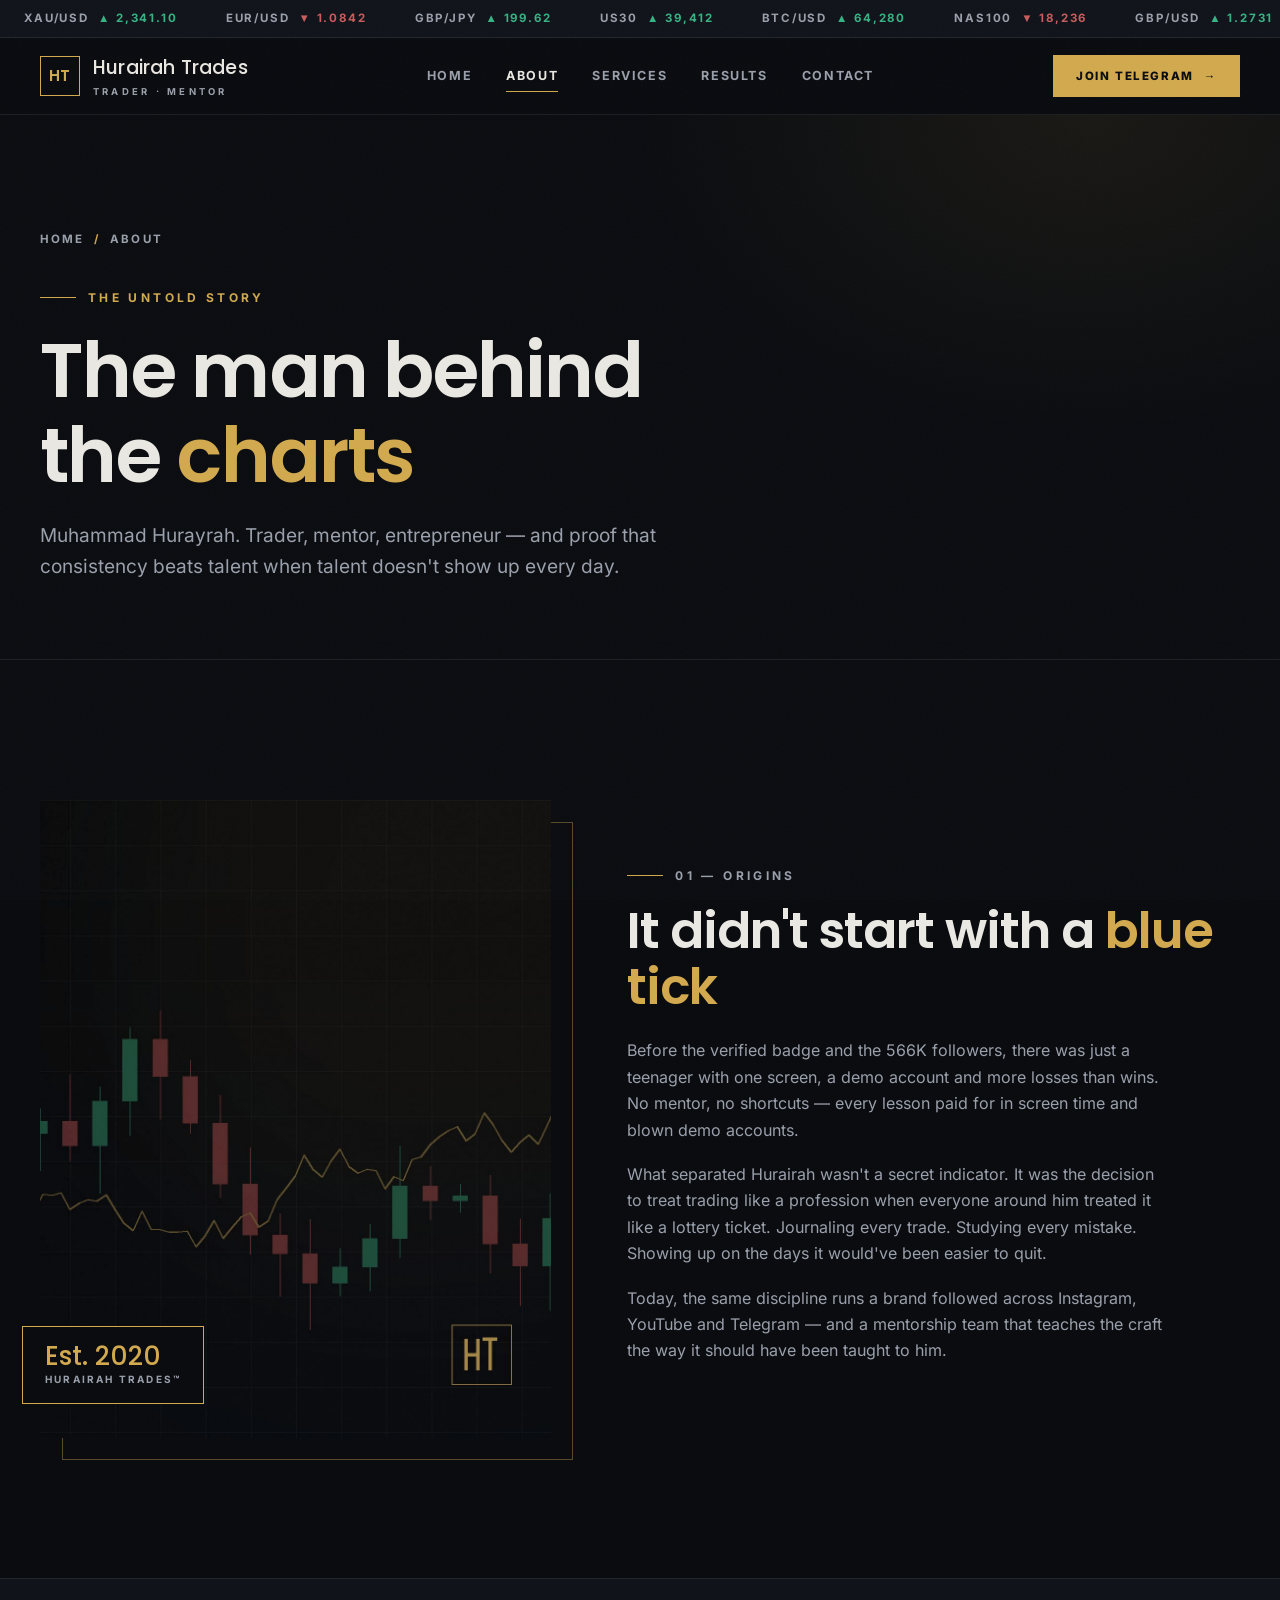
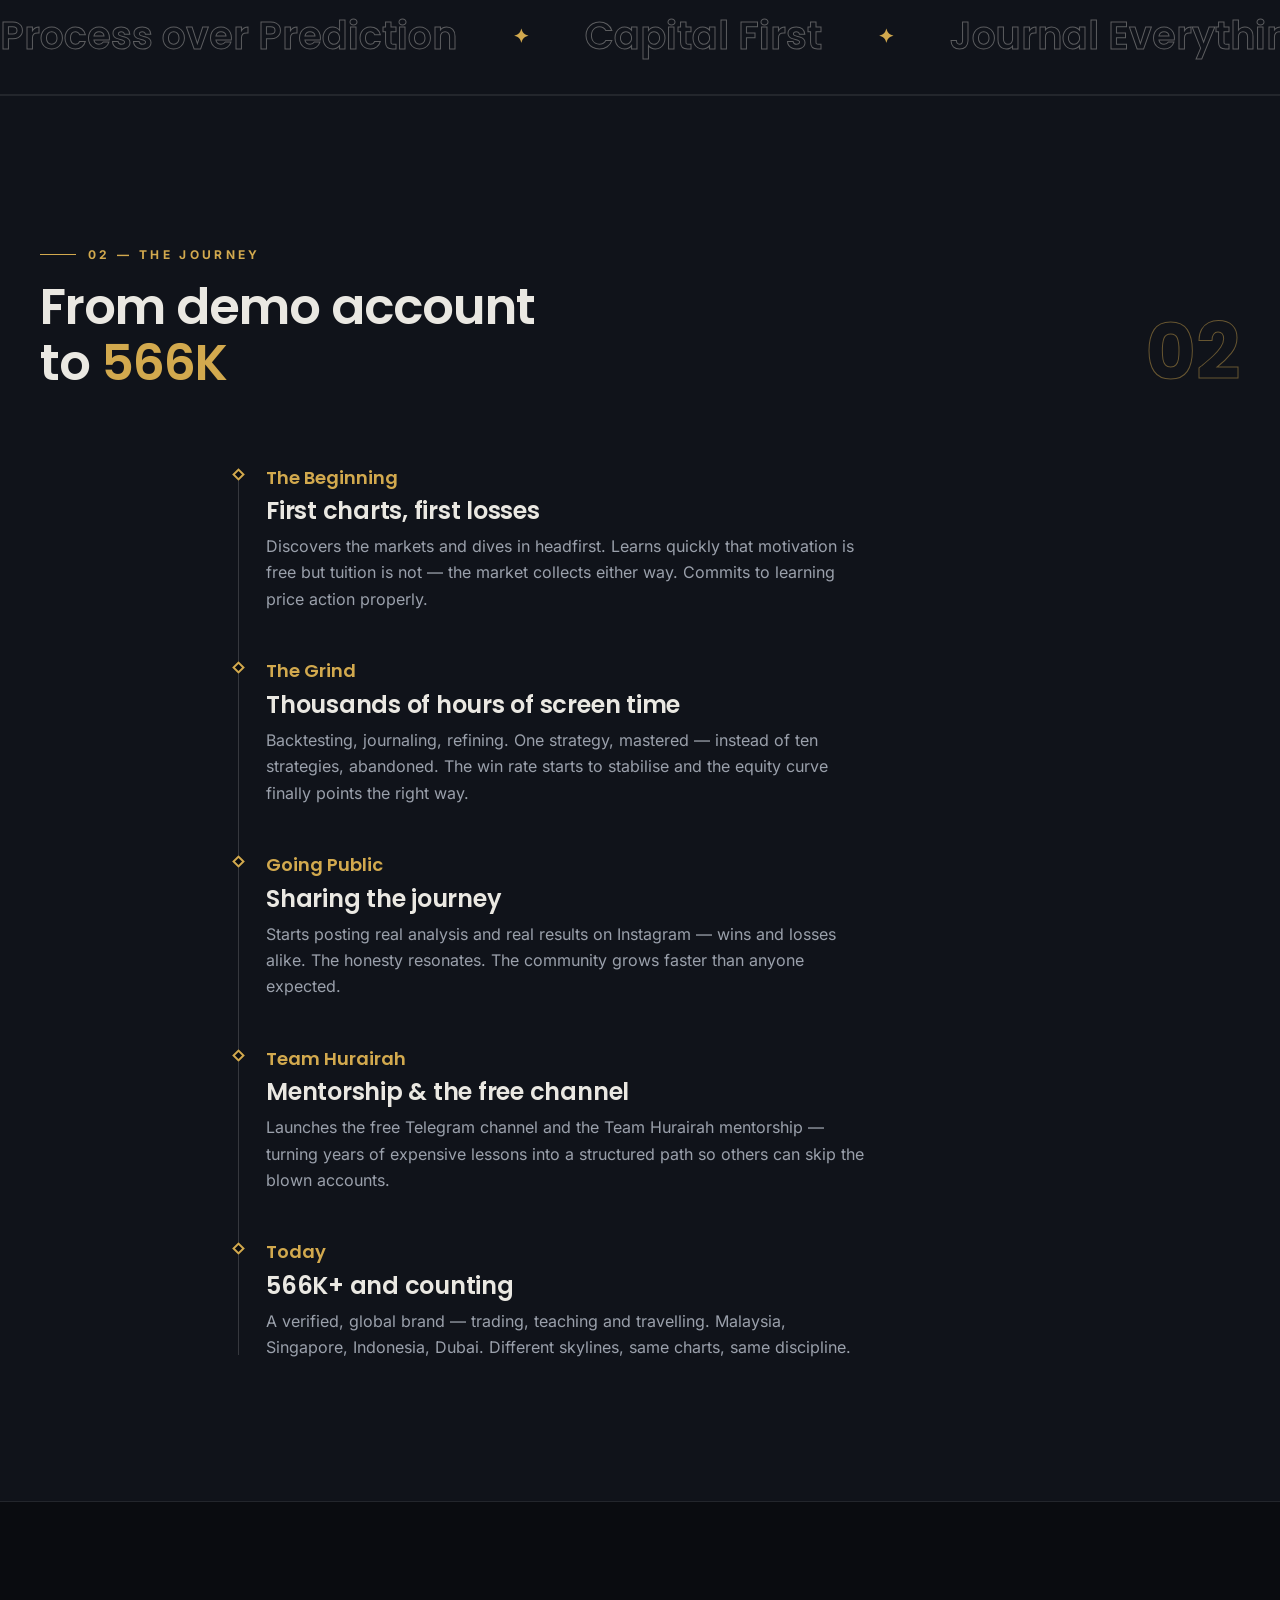
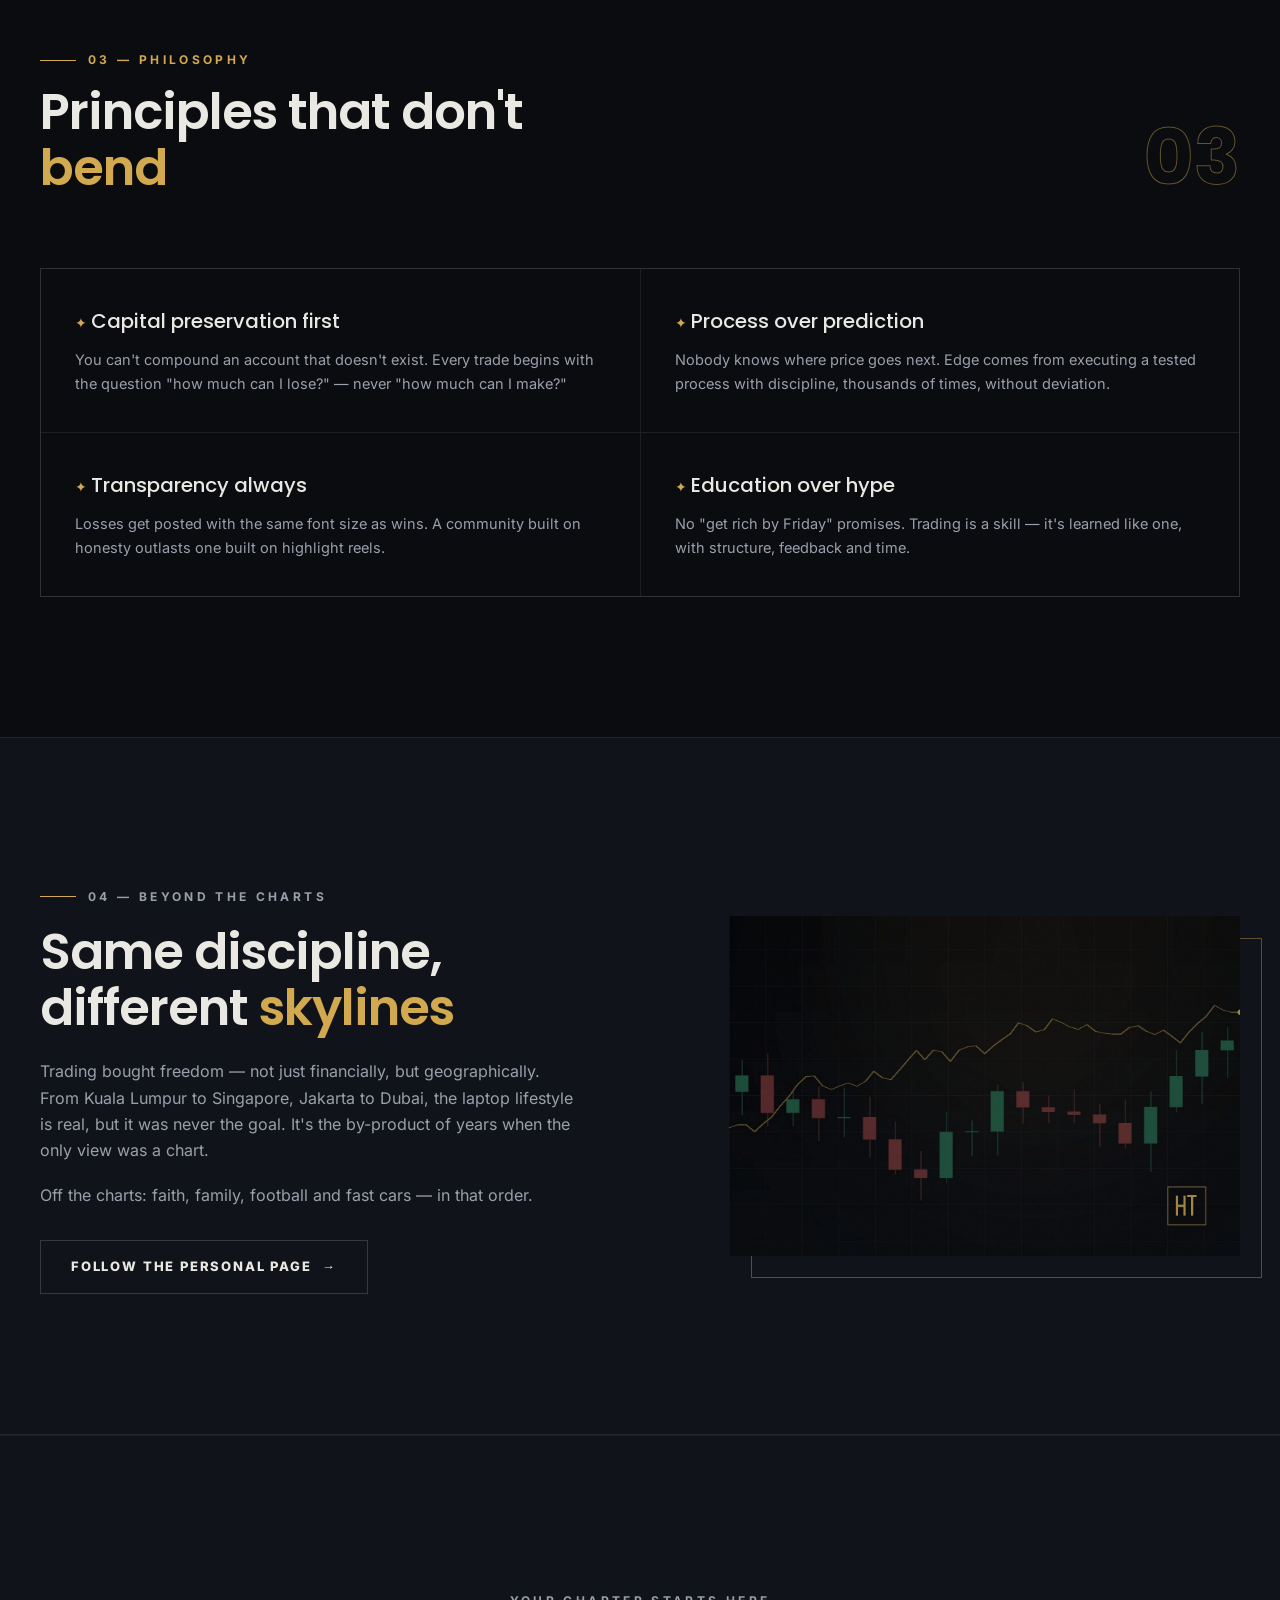
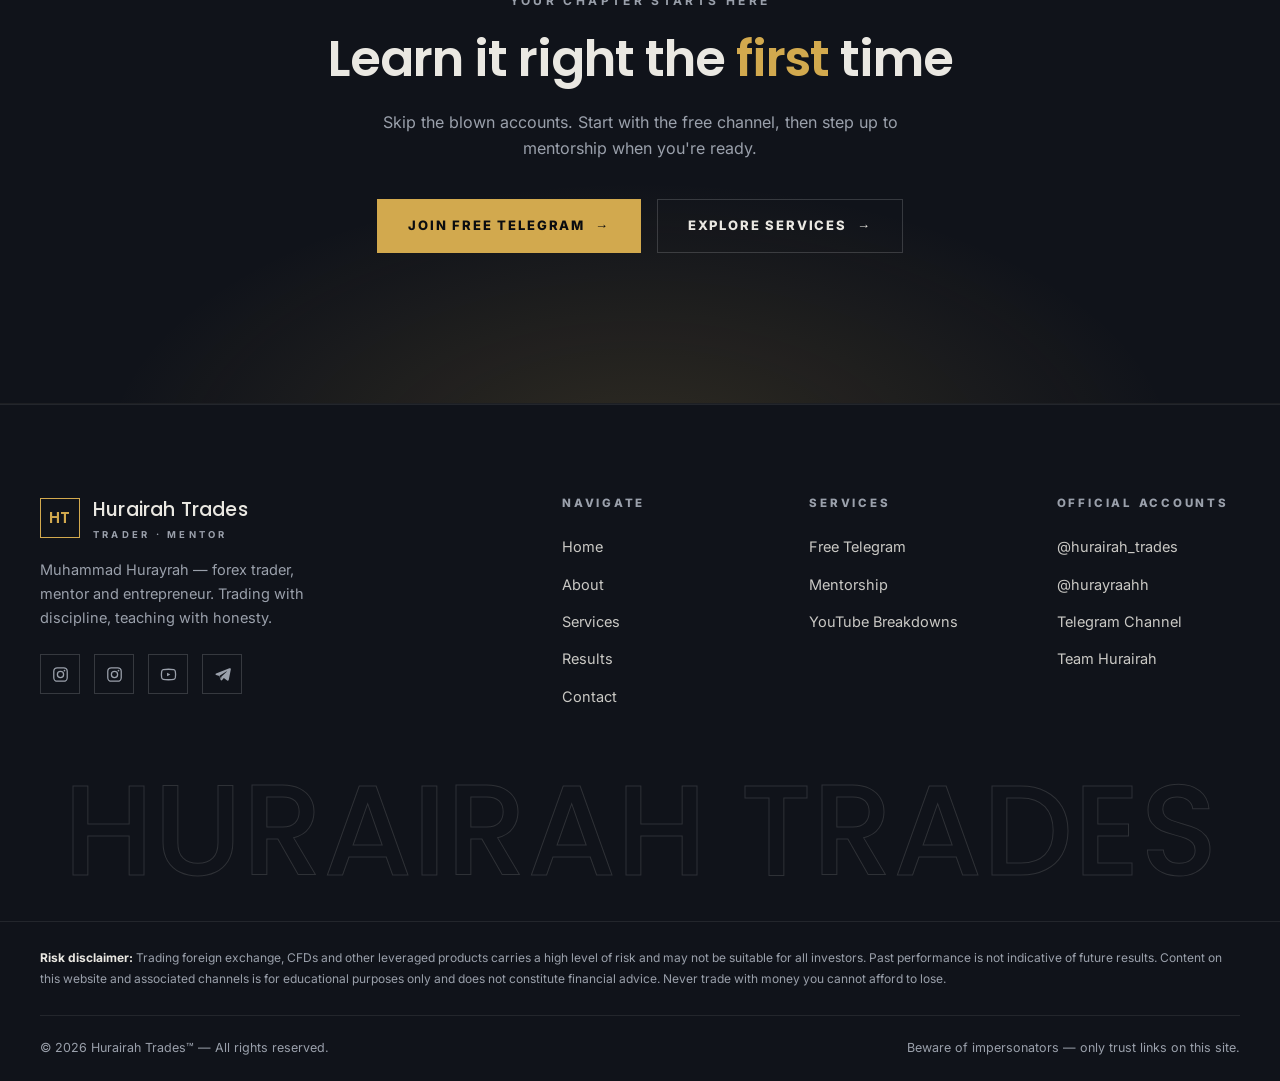
==== commit 25d065a0: "Switch to premium sans typography and new hero heading - Replace Fraunces serif with Poppins (headin" ====
--- a/about.html
+++ b/about.html
@@ -6,9 +6,7 @@
   <title>About — Muhammad Hurayrah | Hurairah Trades</title>
   <meta name="description" content="The story of Muhammad Hurayrah — from one screen and an obsession with price action to a trading community of 566K+. Philosophy, journey and principles.">
   <link rel="icon" type="image/svg+xml" href="assets/img/favicon.svg">
-  <link rel="preconnect" href="https://fonts.googleapis.com">
-  <link rel="preconnect" href="https://fonts.gstatic.com" crossorigin>
-  <link href="https://fonts.googleapis.com/css2?family=Fraunces:ital,opsz,wght@0,9..144,400;0,9..144,500;0,9..144,600;1,9..144,400;1,9..144,500&family=Manrope:wght@400;600;700;800&display=swap" rel="stylesheet">
+  <link rel="stylesheet" href="assets/css/fonts.css">
   <link rel="stylesheet" href="assets/css/style.css">
 </head>
 <body>
--- a/assets/css/fonts.css
+++ b/assets/css/fonts.css
@@ -0,0 +1,73 @@
+/* Self-hosted fonts: Poppins (display) + Inter (body) — latin subset */
+
+@font-face {
+  font-family: 'Inter';
+  font-style: normal;
+  font-weight: 400;
+  font-display: swap;
+  src: url('../fonts/inter-400.woff2') format('woff2');
+  unicode-range: U+0000-00FF, U+0131, U+0152-0153, U+02BB-02BC, U+02C6, U+02DA, U+02DC, U+0304, U+0308, U+0329, U+2000-206F, U+20AC, U+2122, U+2191, U+2193, U+2212, U+2215, U+FEFF, U+FFFD;
+}
+
+@font-face {
+  font-family: 'Inter';
+  font-style: normal;
+  font-weight: 500;
+  font-display: swap;
+  src: url('../fonts/inter-500.woff2') format('woff2');
+  unicode-range: U+0000-00FF, U+0131, U+0152-0153, U+02BB-02BC, U+02C6, U+02DA, U+02DC, U+0304, U+0308, U+0329, U+2000-206F, U+20AC, U+2122, U+2191, U+2193, U+2212, U+2215, U+FEFF, U+FFFD;
+}
+
+@font-face {
+  font-family: 'Inter';
+  font-style: normal;
+  font-weight: 600;
+  font-display: swap;
+  src: url('../fonts/inter-600.woff2') format('woff2');
+  unicode-range: U+0000-00FF, U+0131, U+0152-0153, U+02BB-02BC, U+02C6, U+02DA, U+02DC, U+0304, U+0308, U+0329, U+2000-206F, U+20AC, U+2122, U+2191, U+2193, U+2212, U+2215, U+FEFF, U+FFFD;
+}
+
+@font-face {
+  font-family: 'Inter';
+  font-style: normal;
+  font-weight: 700;
+  font-display: swap;
+  src: url('../fonts/inter-700.woff2') format('woff2');
+  unicode-range: U+0000-00FF, U+0131, U+0152-0153, U+02BB-02BC, U+02C6, U+02DA, U+02DC, U+0304, U+0308, U+0329, U+2000-206F, U+20AC, U+2122, U+2191, U+2193, U+2212, U+2215, U+FEFF, U+FFFD;
+}
+
+@font-face {
+  font-family: 'Inter';
+  font-style: normal;
+  font-weight: 800;
+  font-display: swap;
+  src: url('../fonts/inter-800.woff2') format('woff2');
+  unicode-range: U+0000-00FF, U+0131, U+0152-0153, U+02BB-02BC, U+02C6, U+02DA, U+02DC, U+0304, U+0308, U+0329, U+2000-206F, U+20AC, U+2122, U+2191, U+2193, U+2212, U+2215, U+FEFF, U+FFFD;
+}
+
+@font-face {
+  font-family: 'Poppins';
+  font-style: normal;
+  font-weight: 500;
+  font-display: swap;
+  src: url('../fonts/poppins-500.woff2') format('woff2');
+  unicode-range: U+0000-00FF, U+0131, U+0152-0153, U+02BB-02BC, U+02C6, U+02DA, U+02DC, U+0304, U+0308, U+0329, U+2000-206F, U+20AC, U+2122, U+2191, U+2193, U+2212, U+2215, U+FEFF, U+FFFD;
+}
+
+@font-face {
+  font-family: 'Poppins';
+  font-style: normal;
+  font-weight: 600;
+  font-display: swap;
+  src: url('../fonts/poppins-600.woff2') format('woff2');
+  unicode-range: U+0000-00FF, U+0131, U+0152-0153, U+02BB-02BC, U+02C6, U+02DA, U+02DC, U+0304, U+0308, U+0329, U+2000-206F, U+20AC, U+2122, U+2191, U+2193, U+2212, U+2215, U+FEFF, U+FFFD;
+}
+
+@font-face {
+  font-family: 'Poppins';
+  font-style: normal;
+  font-weight: 700;
+  font-display: swap;
+  src: url('../fonts/poppins-700.woff2') format('woff2');
+  unicode-range: U+0000-00FF, U+0131, U+0152-0153, U+02BB-02BC, U+02C6, U+02DA, U+02DC, U+0304, U+0308, U+0329, U+2000-206F, U+20AC, U+2122, U+2191, U+2193, U+2212, U+2215, U+FEFF, U+FFFD;
+}
--- a/assets/css/style.css
+++ b/assets/css/style.css
@@ -1,6 +1,6 @@
 /* ============================================================
    HURAIRAH TRADES — style.css
-   Editorial dark theme · Fraunces + Manrope · champagne gold
+   Premium dark theme · Poppins + Inter · champagne gold
    ============================================================ */
 
 :root {
@@ -16,8 +16,8 @@
   --gold-soft: rgba(210, 169, 78, 0.12);
   --green: #37b384;
   --red: #c95c5c;
-  --font-display: "Fraunces", Georgia, serif;
-  --font-body: "Manrope", -apple-system, BlinkMacSystemFont, "Segoe UI", sans-serif;
+  --font-display: "Poppins", -apple-system, BlinkMacSystemFont, "Segoe UI", sans-serif;
+  --font-body: "Inter", -apple-system, BlinkMacSystemFont, "Segoe UI", sans-serif;
   --ease: cubic-bezier(0.22, 1, 0.36, 1);
   --container: 1200px;
 }
@@ -74,11 +74,11 @@
   height: 1px;
   background: var(--gold);
 }
-h1, h2, h3 { font-family: var(--font-display); font-weight: 500; line-height: 1.08; }
-h1 { font-size: clamp(44px, 7.2vw, 96px); letter-spacing: -0.01em; }
-h2 { font-size: clamp(32px, 4.6vw, 56px); letter-spacing: -0.005em; }
-h3 { font-size: clamp(20px, 2.4vw, 26px); }
-.accent { color: var(--gold); font-style: italic; }
+h1, h2, h3 { font-family: var(--font-display); font-weight: 600; line-height: 1.12; }
+h1 { font-size: clamp(40px, 6.4vw, 84px); letter-spacing: -0.025em; }
+h2 { font-size: clamp(30px, 4.2vw, 50px); letter-spacing: -0.02em; }
+h3 { font-size: clamp(19px, 2.2vw, 24px); letter-spacing: -0.01em; }
+.accent { color: var(--gold); }
 .lead { font-size: clamp(16px, 1.6vw, 19px); color: var(--muted); max-width: 56ch; }
 
 /* section scaffolding */
@@ -93,7 +93,7 @@
 }
 .section-head .idx {
   font-family: var(--font-display);
-  font-style: italic;
+  font-weight: 700;
   font-size: clamp(48px, 6vw, 80px);
   color: transparent;
   -webkit-text-stroke: 1px rgba(210, 169, 78, 0.45);
@@ -433,7 +433,7 @@
 .card:hover::before { transform: scaleX(1); }
 .card .num {
   font-family: var(--font-display);
-  font-style: italic;
+  font-weight: 700;
   font-size: 42px;
   color: transparent;
   -webkit-text-stroke: 1px rgba(210, 169, 78, 0.5);
@@ -488,7 +488,7 @@
 }
 .word-track span {
   font-family: var(--font-display);
-  font-style: italic;
+  font-weight: 600;
   font-size: clamp(24px, 3vw, 38px);
   color: transparent;
   -webkit-text-stroke: 1px rgba(234, 232, 226, 0.35);
@@ -659,9 +659,9 @@
 }
 .tl-item .tl-year {
   font-family: var(--font-display);
-  font-style: italic;
+  font-weight: 600;
   color: var(--gold);
-  font-size: 20px;
+  font-size: 18px;
 }
 .tl-item h3 { margin: 6px 0 8px; }
 .tl-item p { color: var(--muted); max-width: 60ch; }
@@ -681,7 +681,7 @@
   counter-increment: step;
   content: "0" counter(step);
   font-family: var(--font-display);
-  font-style: italic;
+  font-weight: 700;
   font-size: 52px;
   color: transparent;
   -webkit-text-stroke: 1px rgba(210, 169, 78, 0.5);
